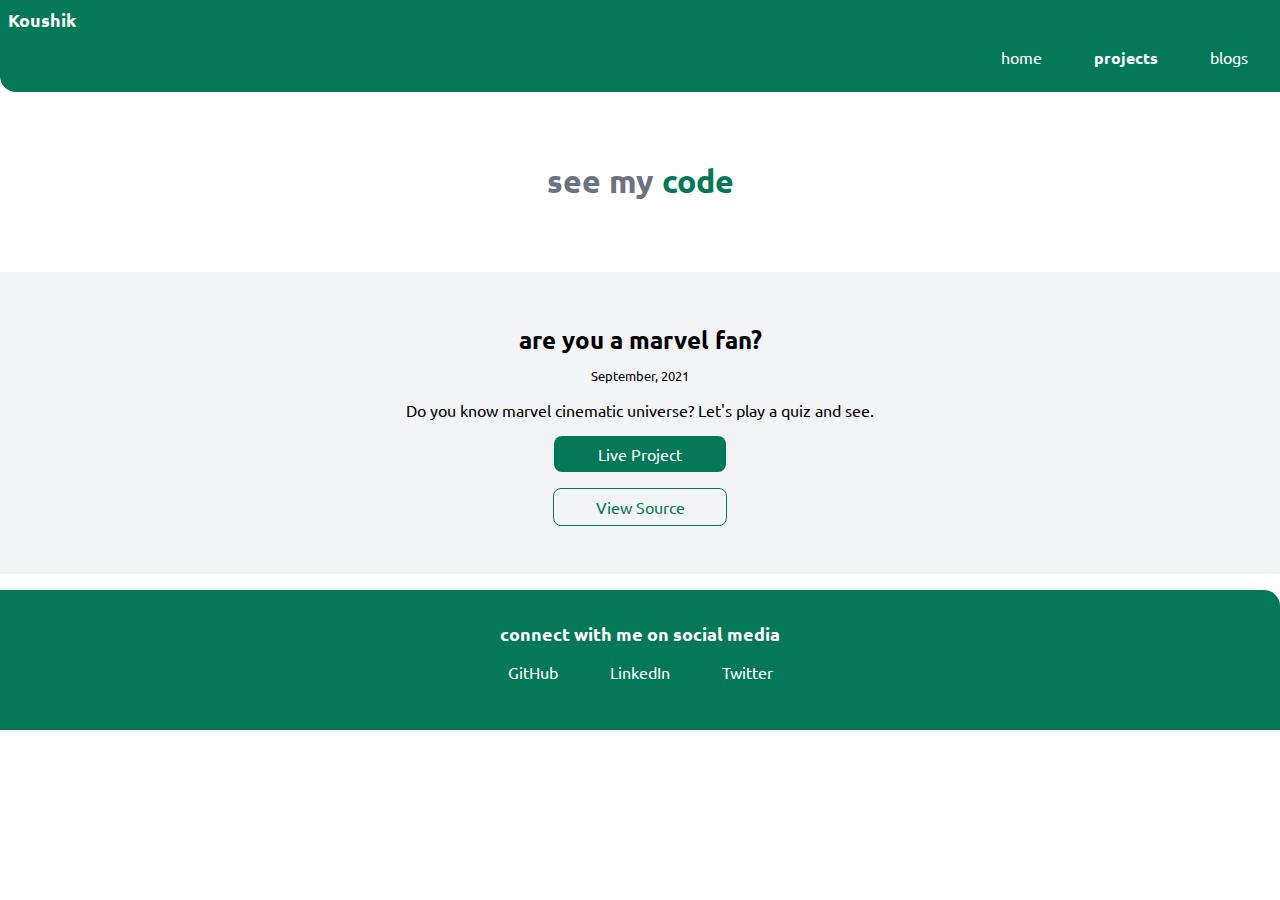
==== projects.html @ 7d6f754f "feat: adding the html pages for home, blogs, projects" ====
<!DOCTYPE html>
<html lang="en">
<head>
    <meta charset="UTF-8">
    <meta http-equiv="X-UA-Compatible" content="IE=edge">
    <meta name="viewport" content="width=device-width, initial-scale=1.0">
    <title>projects | Koushik Tatikondawar</title>
    <link href="/styles.css" rel="stylesheet" />
</head>
<body>
    <nav class="navigation container">
        <div class="nav-brand">Koushik</div>

        <ul class="list-non-bullet nav-pills">
            <li class="list-item-inline">
                <a class="link" href="/">home</a>
            </li>
            <li class="list-item-inline">
                <a class="link link-active" href="/projects.html">projects</a>
            </li>
            <li class="list-item-inline">
                <a class="link" href="/blogs.html">blogs</a>
            </li>
        </ul>
    </nav>

    <header class="hero">
        <h1 class="hero-heading">see my <span class="heading-inverted">code</span></h1>
    </header>

    <ul class="list-non-bullet list-project">
        <li>
            <section class="section section-off-white section-project-item">
                <div class="container container-center">
                    <h2>are you a marvel fan?</h2>
                    <small>September, 2021</small>
                    <p>Do you know marvel cinematic universe? Let's play a quiz and see.</p>
                    <a class="link link-primary" target="_blank" href="https://replit.com/@KoushikTatikond/markTwo?embed=1&output=1">Live Project</a>
                    <a class="link link-secondary" target="_blank" href="https://github.com/koushik142/neogcamp-quiz-on-marvel">View Source</a>
                </div>
            </section>
        </li>
    </ul>

    <footer class="footer">
        <div class="footer-heading">connect with me on social media</div>
        <ul class="list-non-bullet">
            <li class="list-item-inline"><a target="_blank" class="link" href="https://github.com/koushik142">GitHub</a></li>
            <li class="list-item-inline"><a target="_blank" class="link" href="https://www.linkedin.com/in/koushik-tatikondawar/">LinkedIn</a></li>
            <li class="list-item-inline"><a target="_blank" class="link" href="/">Twitter</a></li>
        </ul>
    </footer>
</body>
</html>
---- styles.css ----
@import url('https://fonts.googleapis.com/css2?family=Ubuntu:wght@400;700&display=swap');

:root{
    --primary-color:#047857;
    --off-white:#F3F4F6;
    --dark-gray:#6B7280;
}

body{
    font-family: 'Ubuntu', sans-serif;
    margin: 0px;
}

hr{
    margin: 2rem 0rem;
}

/* container */
.container{
    padding-left: 1rem;
    padding-right: 1rem;
}

.container-center{
    max-width: 600px;
    margin: auto;
}

.container-center .link{
    margin: 1rem auto;
}

/* links */
.link{
    text-decoration: none;
    padding: 0.5rem 1rem;
}

.link-primary{
    background-color: var(--primary-color);
    border-radius: 0.5rem;
    color: white;
    display: block;
    max-width: 140px;
    text-align: center;
}

.link-secondary{
    color: var(--primary-color);
    border-radius: 0.5rem;
    border: 1px solid var(--primary-color);
    display: block;
    max-width: 140px;
    text-align: center;
}

/* lists */
.list-non-bullet{
    list-style: none;
}

.list-item-inline{
    display: inline;
    padding: 0rem 0.5rem;
}

.list-project{
    padding-inline-start: 0px;
}

/* nav */
.navigation{
    background-color: var(--primary-color);
    color: white;
    padding: 0.5rem;
    border-bottom-left-radius: 1rem;
}

.navigation .nav-brand{
    font-weight: bold;
    font-size: 1.1rem;
}

.navigation .link{
    color: white;
}

.nav-pills{
    text-align: right;
}

.navigation .link-active{
    font-weight: bold;
}

/* header */
.hero{
    padding: 2rem;
}

.hero .hero-img{
    max-width: 350px;
    display: block;
    margin: auto;
}

.hero .hero-heading{
    padding-top: 1rem;
    color: var(--dark-gray);
    text-align: center;
}

.hero .hero-heading .heading-inverted {
    color: var(--primary-color);
}

/* sections */

.section{
    padding: 2rem;
    text-align: center;
}

.section h1{
    text-align: center;
}

.section-off-white{
    background-color: var(--off-white);
}

.section-project-item h2{
    margin-bottom: 0.5rem;
}

/* footer */

.footer{
    background-color: var(--primary-color);
    padding: 2rem 1rem;
    text-align: center;
    color: white;
    border-top-right-radius: 1rem;
}

.footer .footer-heading{
    font-weight: bold;
    font-size: large;
}

.footer .link{
    color: white;
}

.footer ul{
    padding-inline-start: 0px;
}
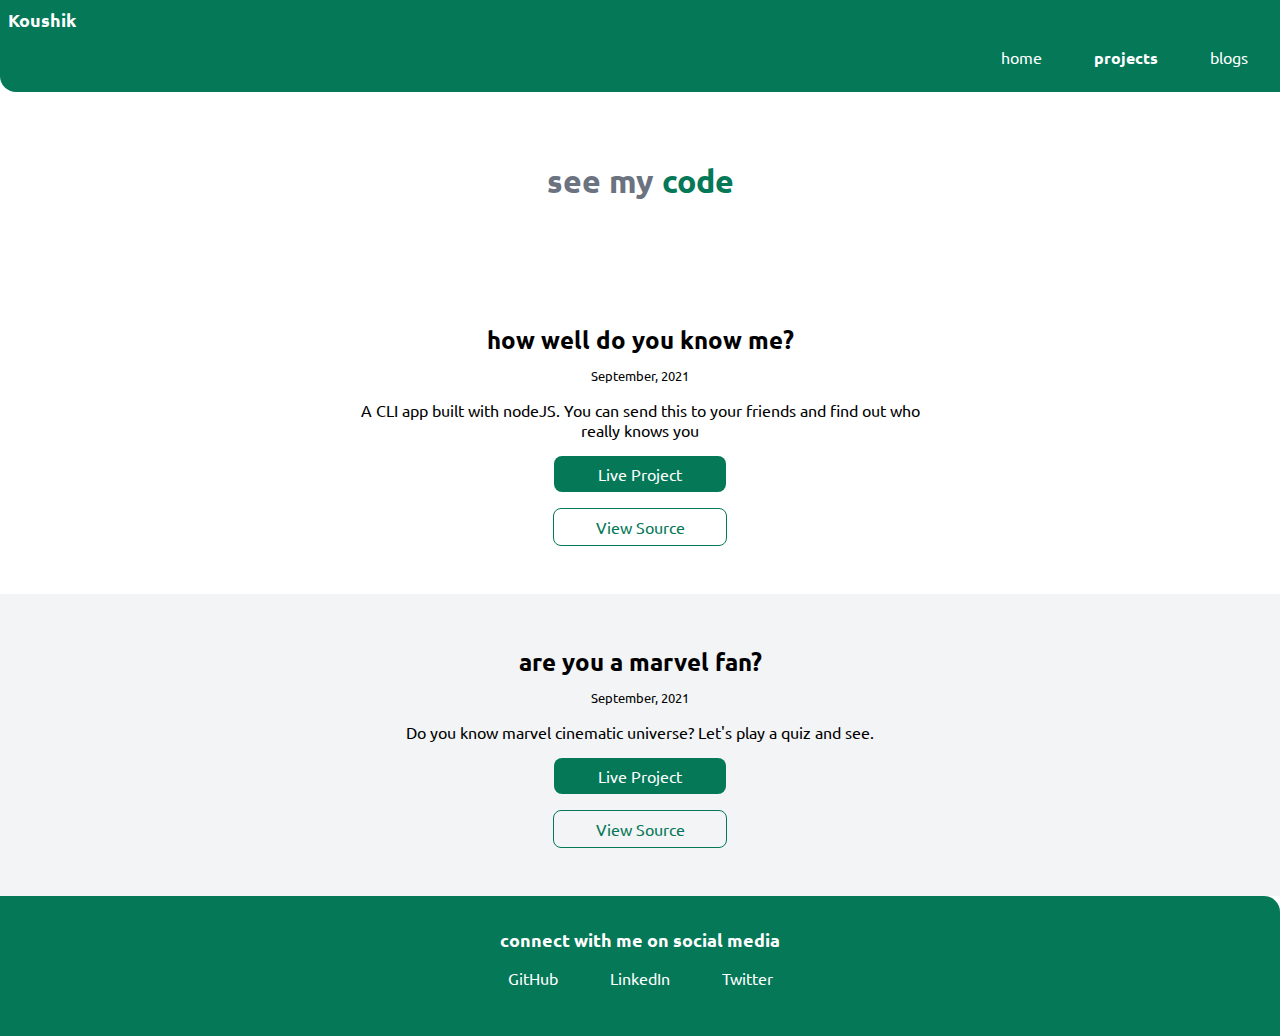
==== commit a35be4ae: "projects: added markOne project and style updates for project list" ====
--- a/projects.html
+++ b/projects.html
@@ -30,6 +30,18 @@
 
     <ul class="list-non-bullet list-project">
         <li>
+            <section class="section section-project-item">
+                <div class="container container-center">
+                    <h2>how well do you know me?</h2>
+                    <small>September, 2021</small>
+                    <p>A CLI app built with nodeJS. You can send this to your friends and find out who really knows you</p>
+                    <a class="link link-primary" target="_blank" href="https://replit.com/@KoushikTatikond/markOne?embed=1&output=1">Live Project</a>
+                    <a class="link link-secondary" target="_blank" href="https://github.com/koushik142/neogcamp-cli-project-1">View Source</a>
+                </div>
+            </section>
+        </li>
+
+        <li>
             <section class="section section-off-white section-project-item">
                 <div class="container container-center">
                     <h2>are you a marvel fan?</h2>
--- a/styles.css
+++ b/styles.css
@@ -66,6 +66,7 @@
 
 .list-project{
     padding-inline-start: 0px;
+    margin-bottom: 0rem;
 }
 
 /* nav */
